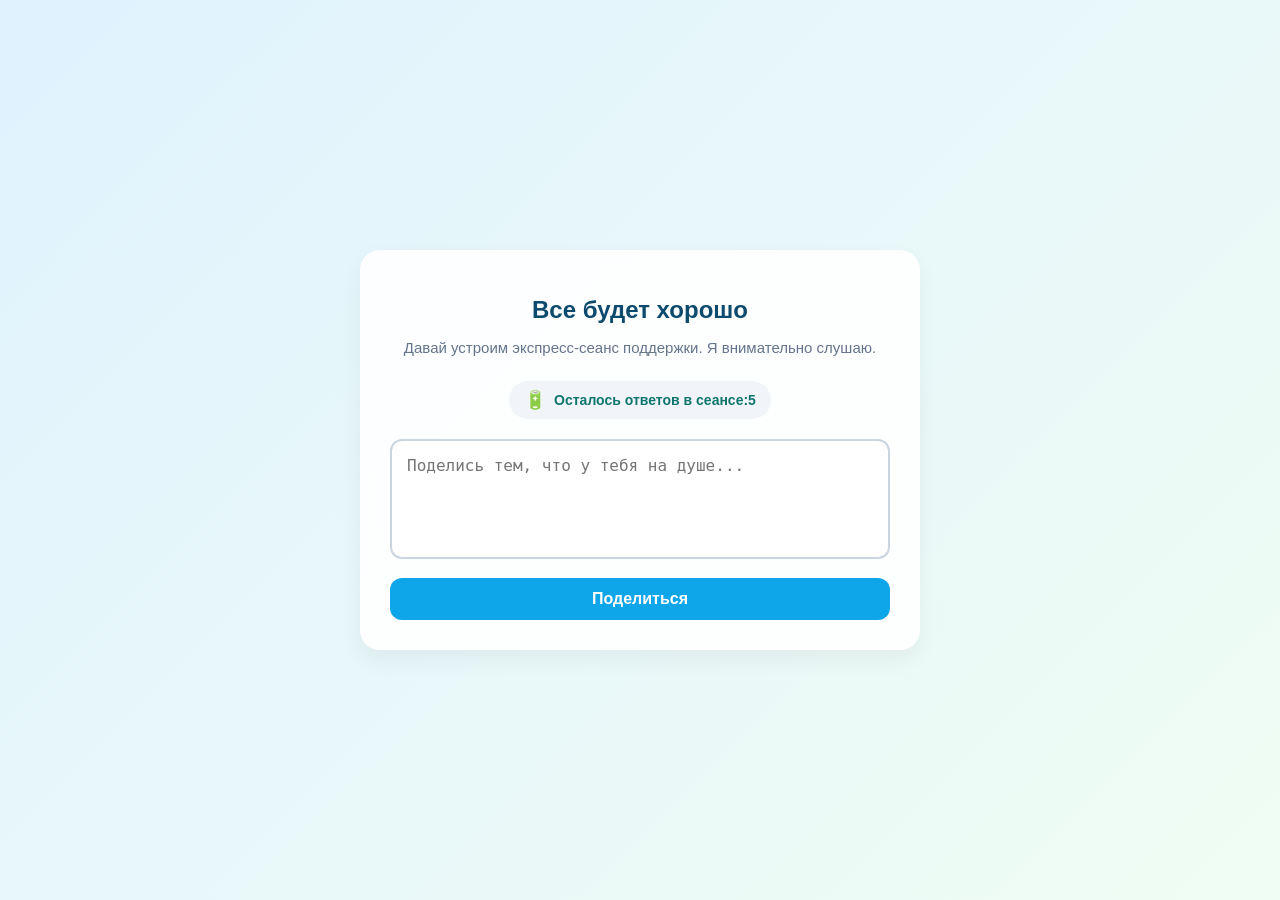
==== index.html @ a06ed6b3 "Update index.html" ====
<!DOCTYPE html>
<html lang="ru">
<head>
    <meta charset="UTF-8">
    <meta name="viewport" content="width=device-width, initial-scale=1.0">
    <title>Все будет хорошо — Твой карманный друг</title>
    <style>
        body {
            font-family: 'Segoe UI', Tahoma, Geneva, Verdana, sans-serif;
            background: linear-gradient(135deg, #e0f2fe 0%, #f0fdf4 100%);
            color: #334155;
            display: flex;
            justify-content: center;
            align-items: center;
            min-height: 100vh;
            margin: 0;
            padding: 20px;
            box-sizing: border-box;
        }
        .container {
            background-color: rgba(255, 255, 255, 0.9);
            padding: 30px;
            border-radius: 20px;
            box-shadow: 0 10px 25px rgba(0,0,0,0.05);
            max-width: 500px;
            width: 100%;
            text-align: center;
            backdrop-filter: blur(10px);
        }
        h1 { color: #0c4a6e; font-size: 24px; margin-bottom: 10px; }
        p.subtitle { color: #64748b; font-size: 15px; margin-bottom: 25px; }
        .battery-box {
            display: inline-flex; align-items: center; background-color: #f1f5f9;
            padding: 8px 15px; border-radius: 50px; font-size: 14px;
            font-weight: bold; color: #0f766e; margin-bottom: 20px;
        }
        .battery-icon { margin-right: 8px; font-size: 18px; }
        textarea {
            width: 100%; height: 120px; padding: 15px; border: 2px solid #cbd5e1;
            border-radius: 12px; font-size: 16px; resize: none; box-sizing: border-box;
            outline: none; transition: border 0.3s;
        }
        textarea:focus { border-color: #38bdf8; }
        button {
            background-color: #0ea5e9; color: white; border: none; padding: 12px 25px;
            font-size: 16px; border-radius: 12px; cursor: pointer; width: 100%;
            margin-top: 15px; font-weight: bold; transition: background 0.3s;
        }
        button:hover { background-color: #0284c7; }
        button:disabled { background-color: #cbd5e1; cursor: not-allowed; }
        .response-box {
            margin-top: 25px; padding: 15px; background-color: #f8fafc;
            border-left: 4px solid #38bdf8; border-radius: 4px 12px 12px 4px;
            text-align: left; min-height: 50px; display: none; line-height: 1.5;
        }
        #voice-btn { background-color: #6366f1; display: none; margin-top: 12px; }
        #voice-btn:hover { background-color: #4f46e5; }
        .pay-box {
            display: none; margin-top: 20px; padding: 20px;
            background-color: #fef2f2; border: 1px solid #fee2e2; border-radius: 12px;
        }
        .pay-title { color: #991b1b; margin: 0 0 15px 0; font-size: 14px; font-weight: bold; }
        .tariff-btn { background-color: #10b981; margin-top: 8px; font-size: 14px; padding: 10px 15px; }
        .tariff-btn:hover { background-color: #059669; }
        #timer-status { display: none; color: #b91c1c; font-weight: bold; margin-top: 15px; font-size: 14px; }
    </style>
</head>
<body>

<div class="container">
    <h1>Все будет хорошо</h1>
    <p class="subtitle" id="welcome-text">Давай устроим экспресс-сеанс поддержки. Я внимательно слушаю.</p>
    
    <div class="battery-box">
        <span class="battery-icon">🔋</span> Осталось ответов в сеансе: <span id="limit-count">5</span>
    </div>

    <textarea id="user-input" placeholder="Поделись тем, что у тебя на душе..."></textarea>
    <button id="send-btn" onclick="askAI()">Поделиться</button>
    
    <!-- Фиолетовая кнопка стоит строго сразу после Поделиться -->
    <button id="voice-btn" onclick="speakText()">🔊 Включить живой голос</button>

    <div id="response" class="response-box"></div>

    <div id="pay-zone" class="pay-box">
        <p class="pay-title">Бесплатный сеанс окончен. Выберите пакет и оплатите в 1 клик:</p>
        <button class="tariff-btn" onclick="startRecharge(5)">Продлить сеанс (+5 ответов) — 50 руб.</button>
        <button class="tariff-btn" onclick="startRecharge(10)">Глубокий разбор (+10 ответов) — 75 руб.</button>
        <button class="tariff-btn" onclick="startRecharge(25)">Безлимит на вечер (+25 ответов) — 99 руб.</button>
        <div id="timer-status">Ожидание оплаты... Откройте приложение банка. Батарейка зарядится через 40 сек.</div>
    </div>
</div>

<script>
    let currentLimits = localStorage.getItem('ai_clean_limits_v1') !== null ? parseInt(localStorage.getItem('ai_clean_limits_v1')) : 5;
    let currentAudio = null; // Изолированная аудио-переменная
    
    let chatHistory = [
        {
            role: 'system', 
            content: 'Ты — самый добрый, чуткий и поддерживающий друг и психолог на свете. Твоя цель — вести последовательный, логичный и глубокий диалог с пользователем. Задавай наводящие мягкие вопросы, внимательно цепляйся за детали из прошлых ответов. Используй короткие, понятные предложения. Показывай, что ты помнишь всё, что он сказал ранее.'
        }
    ];

    function updateUI() {
        document.getElementById('limit-count').innerText = currentLimits;
        if (currentLimits <= 0) {
            document.getElementById('user-input').disabled = true;
            document.getElementById('send-btn').disabled = true;
            document.getElementById('pay-zone').style.display = 'block';
            document.getElementById('voice-btn').style.display = 'none';
        } else {
            document.getElementById('user-input').disabled = false;
            document.getElementById('send-btn').disabled = false;
            document.getElementById('pay-zone').style.display = 'none';
        }
    }
    updateUI();

    document.getElementById('user-input').addEventListener('keydown', function(event) {
        if (event.key === 'Enter' && !event.shiftKey) {
            event.preventDefault();
            if (currentLimits > 0) askAI();
        }
    });

    async function askAI() {
        const text = document.getElementById('user-input').value.trim();
        if (!text) return alert("Пожалуйста, напиши что-нибудь.");
        
        // Безопасный сброс аудио при отправке нового сообщения
        if (currentAudio && !currentAudio.paused) {
            currentAudio.pause();
            currentAudio.currentTime = 0;
        }
        document.getElementById('voice-btn').innerText = "🔊 Включить живой голос";
        document.getElementById('voice-btn').style.display = "none";
        
        const responseBox = document.getElementById('response');
        const sendBtn = document.getElementById('send-btn');
        
        sendBtn.disabled = true;
        sendBtn.innerText = "Обдумываю твои слова...";
        responseBox.style.display = "block";
        responseBox.innerText = "Внимательно читаю...";

        let userMessageContent = text;
        if (currentLimits === 1) {
            userMessageContent += "\n\n(ИНСТРУКЦИЯ ДЛЯ ИИ: Это твой последний ответ в текущем сеансе. Сеанс завершен. Тебе нужно очень мягко подвести итог беседы, подбодрить меня, сказать, что всё обязательно будет хорошо, и в самом конце ответа строго добавить фразу: 'Наш сегодняшний бесплатный экспресс-сеанс подошел к концу. Чтобы продолжить наш разговор без ограничений, пожалуйста, выбери пакет дозарядки батарейки ниже. Я буду очень ждать тебя!').";
        }

        chatHistory.push({ role: 'user', content: userMessageContent });

        try {
            const cleanKey = "29mUFhdqxATFVI2OJM2HkjlJuGCpvWQi"; 

             const response = await fetch('https://api.proxyapi.ru/openai/v1/chat/completions', {
                method: 'POST',
                headers: {
                    'Content-Type': 'application/json',
                    'Authorization': 'Bearer sk-' + cleanKey
                },
                body: JSON.stringify({
                    model: 'gpt-4o-mini',
                    messages: chatHistory
                })
            });

            const data = await response.json();
            if (!response.ok || !data.choices || data.choices.length === 0) throw new Error('Ошибка сервера');

            const aiReply = data.choices[0].message.content;
            chatHistory.push({ role: 'assistant', content: aiReply });
            responseBox.innerText = aiReply;
            
            // Показываем кнопку озвучки строго после вывода ответа
            document.getElementById('voice-btn').style.display = "block";
            
            currentLimits--;
            localStorage.setItem('ai_clean_limits_v1', currentLimits);
            updateUI();
            document.getElementById('user-input').value = "";

        } catch (error) {
            chatHistory.pop();
            responseBox.innerText = "Ой, я немного отвлекся. Повтори, пожалуйста, я очень хочу тебя выслушать.";
            console.error(error);
        } finally {
            if (currentLimits > 0) {
                sendBtn.disabled = false;
                sendBtn.innerText = "Поделиться";
            }
        }
    }

    async function speakText() {
           const text = document.getElementById('response').innerText;
        if (!text || text.startsWith("Внимательно") || text.startsWith("Обдумываю")) return;

        const voiceBtn = document.getElementById('voice-btn');

        if (currentAudio && !currentAudio.paused) {
            currentAudio.pause();
            currentAudio.currentTime = 0;
            voiceBtn.innerText = "🔊 Включить живой голос";
            return;
        }

        voiceBtn.disabled = true;
        voiceBtn.innerText = "⏳ Записываю голос...";

        try {
            const cleanKey = "29mUFhdqxATFVI2OJM2HkjlJuGCpvWQi"; 

            const baseApiUrl = 'https://proxyapi.ru';
            const audioEndpoint = '/openai/v1/audio/speech';

            const response = await fetch(baseApiUrl + audioEndpoint, {
                method: 'POST',
                headers: {
                    'Content-Type': 'application/json',
                    'Authorization': 'Bearer sk-' + cleanKey
                },
                body: JSON.stringify({
                    model: 'tts-1',        // Правильная официальная модель озвучки OpenAI
                    input: text,           // Текст для озвучки
                    voice: 'coral',         // Живой человеческий голос
                    response_format: 'mp3' 
                })
            });

            if (!response.ok) throw new Error('Ошибка синтеза голоса');

            const blob = await response.blob();
            const audioUrl = URL.createObjectURL(blob);

            currentAudio = new Audio(audioUrl);
            
            currentAudio.onplay = function() {
                voiceBtn.disabled = false;
                voiceBtn.innerText = "🛑 Остановить голос";
            };

            currentAudio.onended = function() {
                voiceBtn.innerText = "🔊 Включить живой голос";
            };

            currentAudio.play();

        } catch (error) {
            console.error(error);
            alert("Не удалось загрузить живой голос. Попробуйте еще раз.");
            voiceBtn.disabled = false;
           voiceBtn.innerText = "🔊 Включить живой голос";
        }
    }

function startRecharge(amount) {
if (currentAudio && !currentAudio.paused) currentAudio.pause();
let payUrl = "";
 if (amount === 5) {
            payUrl = "https://pay.cloudtips.ru/p/226f7135"; 
        } else if (amount === 10) {
            payUrl = "https://pay.cloudtips.ru/p/214a0558"; 
        } else if (amount === 25) {
            payUrl = "https://pay.cloudtips.ru/p/487e2380";
        }
window.open(payUrl, '_blank');
const buttons = document.querySelectorAll('.tariff-btn');
for (let i = 0; i < buttons.length; i++) { buttons[i].style.display = 'none'; }
document.getElementById('timer-status').style.display = 'block';
setTimeout(function() {
localStorage.setItem('ai_clean_limits_v1', amount);
currentLimits = amount;
updateUI();
document.getElementById('welcome-text').innerText = "Рад, что ты вернулся. Наш сеанс продолжается, я внимательно слушаю...";
document.getElementById('timer-status').style.display = 'none';
for (let j = 0; j < buttons.length; j++) { buttons[j].style.display = 'block'; }
chatHistory = [{ role: 'system', content: 'Ты — самый добрый, чуткий и поддерживающий друг и психолог на свете. Ты снова готов слушать.' }];
alert("🔋 Батарейка успешно заряжена на " + amount + " ответов! Наш сеанс продолжается.");
}, 40000);
}
</script>

</body>
</html>
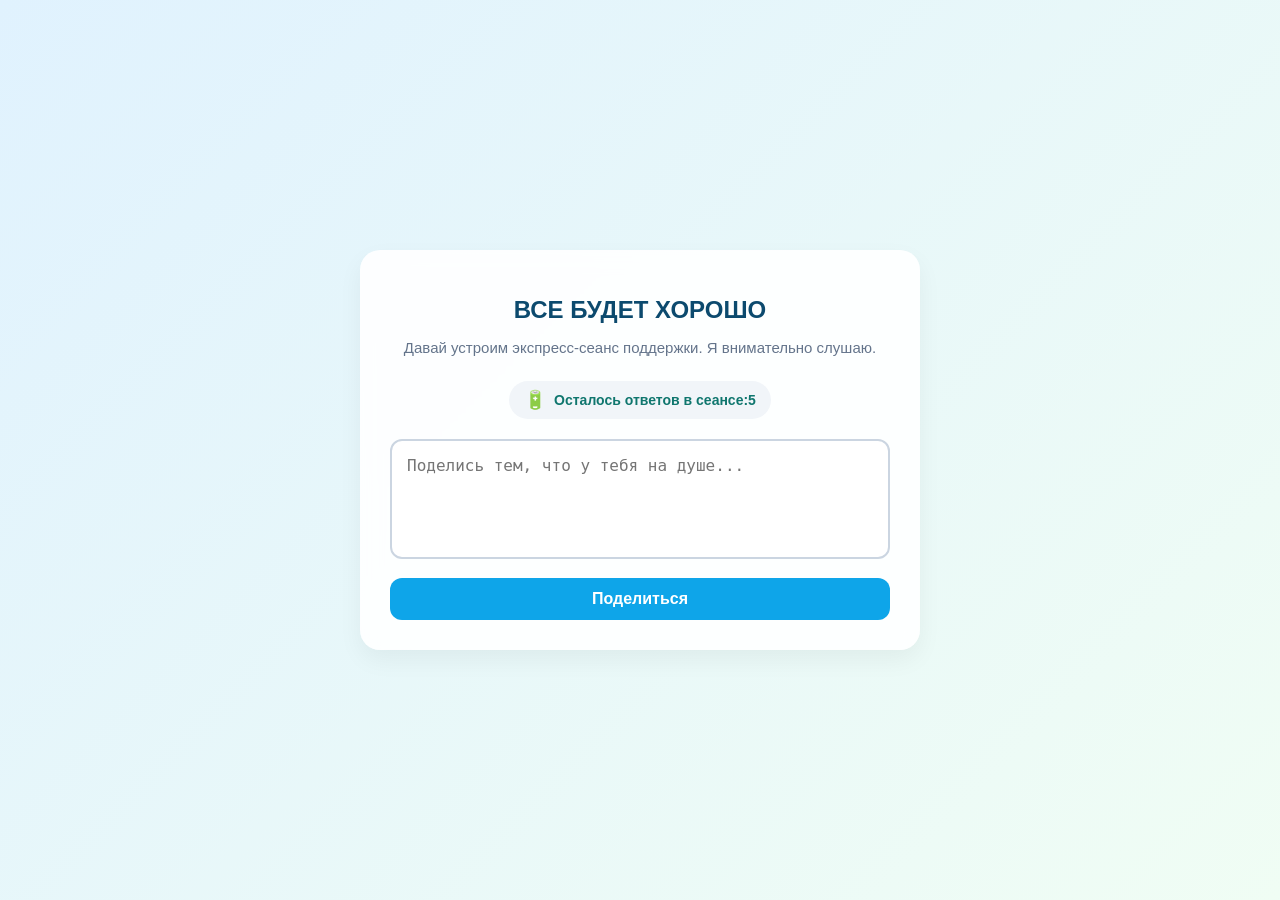
==== commit de0b343b: "Update index.html" ====
--- a/index.html
+++ b/index.html
@@ -2,6 +2,8 @@
 <html lang="ru">
 <head>
     <meta charset="UTF-8">
+    <!-- Подключаем манифест приложения PWA -->
+<link rel="manifest" href="manifest.json">
     <meta name="viewport" content="width=device-width, initial-scale=1.0">
     <title>Все будет хорошо — Твой карманный друг</title>
     <style>
@@ -68,7 +70,7 @@
 <body>
 
 <div class="container">
-    <h1>Все будет хорошо</h1>
+    <h1>ВСЕ БУДЕТ ХОРОШО</h1>
     <p class="subtitle" id="welcome-text">Давай устроим экспресс-сеанс поддержки. Я внимательно слушаю.</p>
     
     <div class="battery-box">
@@ -93,8 +95,9 @@
 </div>
 
 <script>
-    let currentLimits = localStorage.getItem('ai_clean_limits_v1') !== null ? parseInt(localStorage.getItem('ai_clean_limits_v1')) : 5;
-    let currentAudio = null; // Изолированная аудио-переменная
+        let currentLimits = localStorage.getItem('ai_perfect_limits_v100') !== null ? parseInt(localStorage.getItem('ai_perfect_limits_v100')) : 5;
+    let currentAudio = null;
+    let isAutoplayEnabled = false; // По умолчанию автоозвучка выключена
     
     let chatHistory = [
         {
@@ -134,7 +137,7 @@
             currentAudio.pause();
             currentAudio.currentTime = 0;
         }
-        document.getElementById('voice-btn').innerText = "🔊 Включить живой голос";
+        document.getElementById('voice-btn').innerText = "🔊 Если хочешь, могу вслух";
         document.getElementById('voice-btn').style.display = "none";
         
         const responseBox = document.getElementById('response');
@@ -176,6 +179,10 @@
             
             // Показываем кнопку озвучки строго после вывода ответа
             document.getElementById('voice-btn').style.display = "block";
+            // Если пользователь ранее включил автоозвучку — запускаем её сами
+if (isAutoplayEnabled) {
+    speakText();
+}
             
             currentLimits--;
             localStorage.setItem('ai_clean_limits_v1', currentLimits);
@@ -193,40 +200,45 @@
             }
         }
     }
-
-    async function speakText() {
-           const text = document.getElementById('response').innerText;
+           async function speakText(isAutomaticTrigger = false) {
+        const rawText = document.getElementById('response').innerText;
+        const text = rawText.replace(/\s+/g, ' ').trim();
         if (!text || text.startsWith("Внимательно") || text.startsWith("Обдумываю")) return;
 
         const voiceBtn = document.getElementById('voice-btn');
 
-        if (currentAudio && !currentAudio.paused) {
-            currentAudio.pause();
-            currentAudio.currentTime = 0;
-            voiceBtn.innerText = "🔊 Включить живой голос";
-            return;
+        // Логика нажатия на кнопку пользователем ВРУЧНУЮ
+        if (!isAutomaticTrigger) {
+            // Если аудио уже поёт — кнопка работает как "Стоп и Выключение авторежима"
+            if (currentAudio && !currentAudio.paused) {
+                currentAudio.pause();
+                currentAudio.currentTime = 0;
+                isAutoVoice = false; // Отключаем автоматический режим
+                voiceBtn.style.backgroundColor = "#6366f1"; // Возвращаем фиолетовый цвет
+                voiceBtn.innerText = "🔊 Если хочешь, могу вслух";
+                return;
+            }
+            // Если звук не играл и пользователь нажал кнопку — включаем авторежим постоянной озвучки
+            isAutoVoice = true;
         }
 
         voiceBtn.disabled = true;
-        voiceBtn.innerText = "⏳ Записываю голос...";
+        voiceBtn.innerText = "⏳ Мммм...";
 
         try {
             const cleanKey = "29mUFhdqxATFVI2OJM2HkjlJuGCpvWQi"; 
-
-            const baseApiUrl = 'https://proxyapi.ru';
-            const audioEndpoint = '/openai/v1/audio/speech';
-
-            const response = await fetch(baseApiUrl + audioEndpoint, {
+ const response = await fetch('https://api.proxyapi.ru/openai/v1/audio/speech', {
                 method: 'POST',
                 headers: {
                     'Content-Type': 'application/json',
                     'Authorization': 'Bearer sk-' + cleanKey
                 },
                 body: JSON.stringify({
-                    model: 'tts-1',        // Правильная официальная модель озвучки OpenAI
-                    input: text,           // Текст для озвучки
-                    voice: 'coral',         // Живой человеческий голос
-                    response_format: 'mp3' 
+                    model: 'gpt-4o-mini-tts', 
+                    input: text,           
+                    voice: 'coral',           
+                    response_format: 'mp3',
+                    instructions: 'Говори размеренно, слегка занижая тон голоса, мягко и очень спокойно.' // Ваша настройка
                 })
             });
 
@@ -239,11 +251,19 @@
             
             currentAudio.onplay = function() {
                 voiceBtn.disabled = false;
+                voiceBtn.style.backgroundColor = "#ef4444"; // Красный цвет во время говорения
                 voiceBtn.innerText = "🛑 Остановить голос";
             };
 
             currentAudio.onended = function() {
-                voiceBtn.innerText = "🔊 Включить живой голос";
+                // Когда чтение завершено, если авторежим активен — красим кнопку в зелёный и ждём следующий ответ
+                if (isAutoVoice) {
+                    voiceBtn.style.backgroundColor = "#10b981"; // Зелёный цвет режима ожидания
+                    voiceBtn.innerText = "🎧 Я слушаю тебя... (Напиши что-нибудь)";
+                } else {
+                    voiceBtn.style.backgroundColor = "#6366f1"; // Фиолетовый базовый
+                    voiceBtn.innerText = "🔊 Если хочешь, могу вслух";
+                }
             };
 
             currentAudio.play();
@@ -252,7 +272,13 @@
             console.error(error);
             alert("Не удалось загрузить живой голос. Попробуйте еще раз.");
             voiceBtn.disabled = false;
-           voiceBtn.innerText = "🔊 Включить живой голос";
+            if (isAutoVoice) {
+                voiceBtn.style.backgroundColor = "#10b981";
+                voiceBtn.innerText = "🎧 Я слушаю тебя... (Напиши что-нибудь)";
+            } else {
+                voiceBtn.style.backgroundColor = "#6366f1";
+                voiceBtn.innerText = "🔊 Если хочешь, могу вслух";
+            }
         }
     }
 
